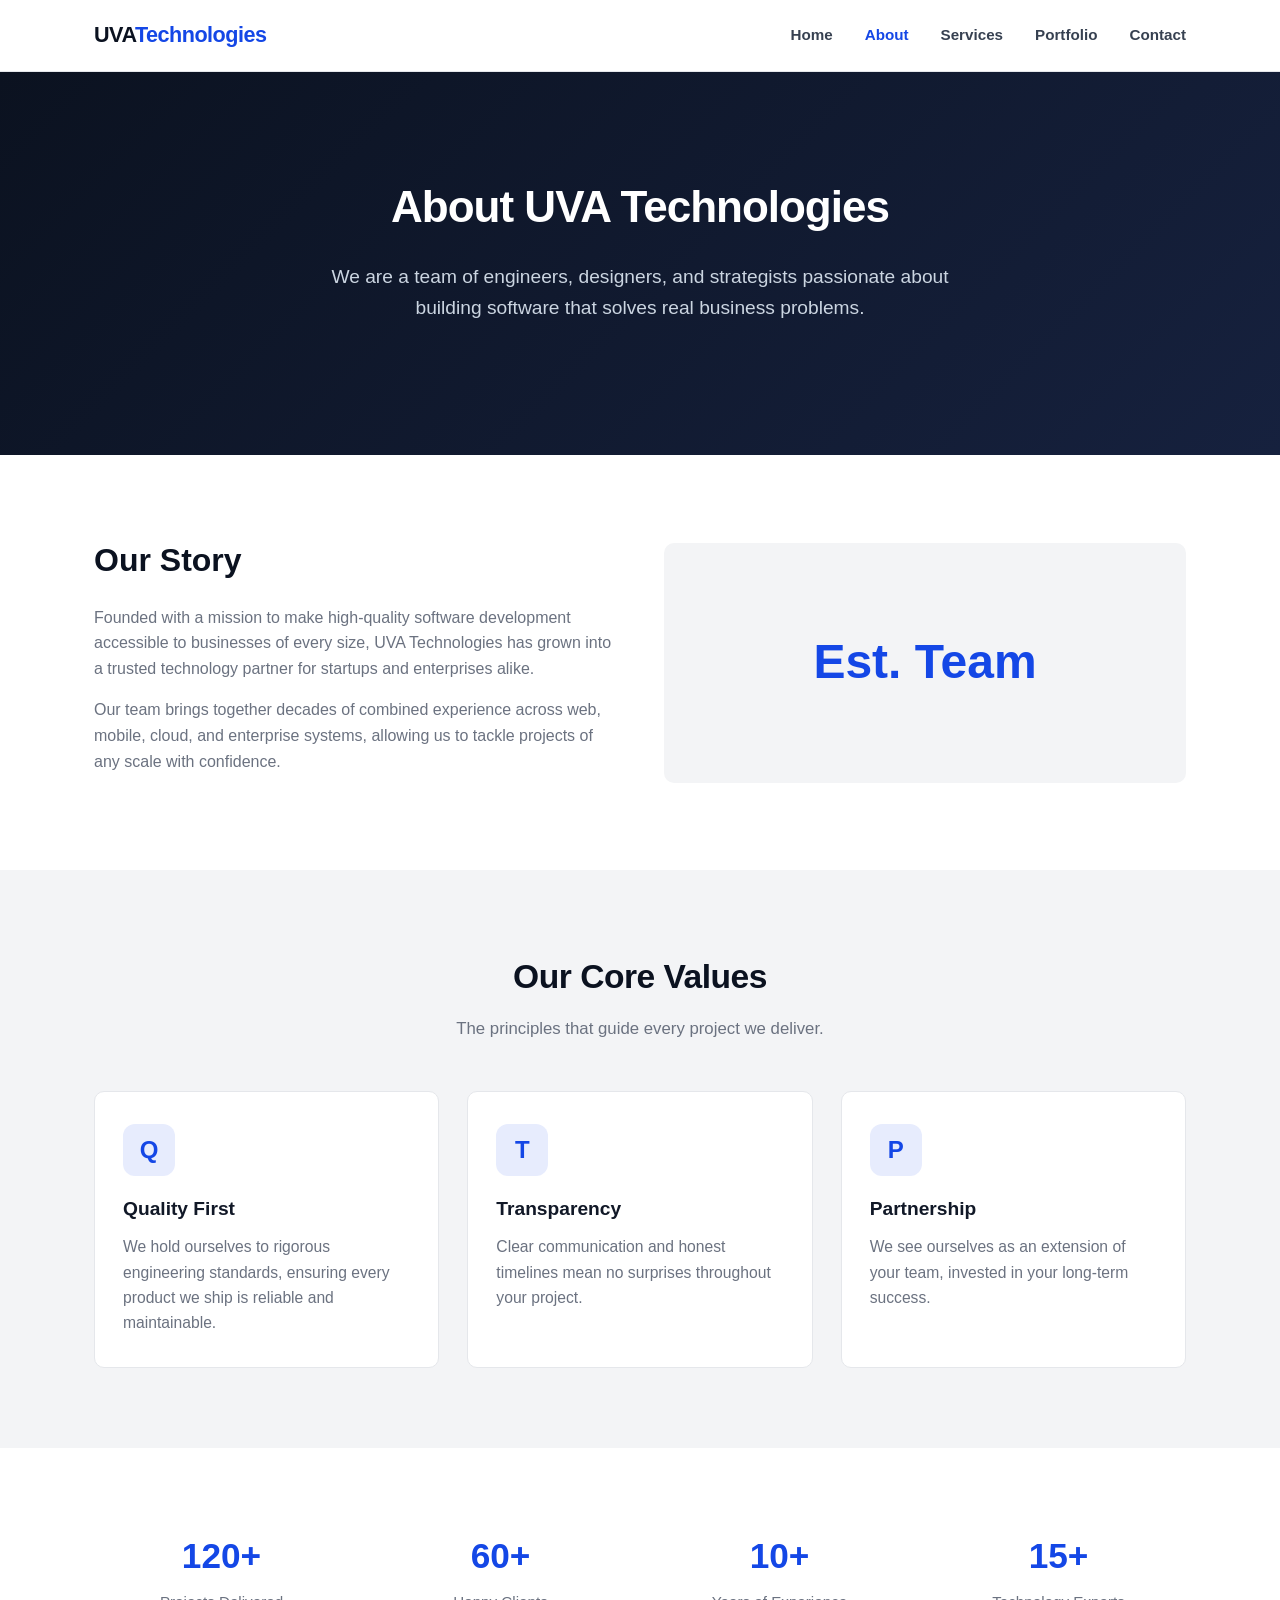
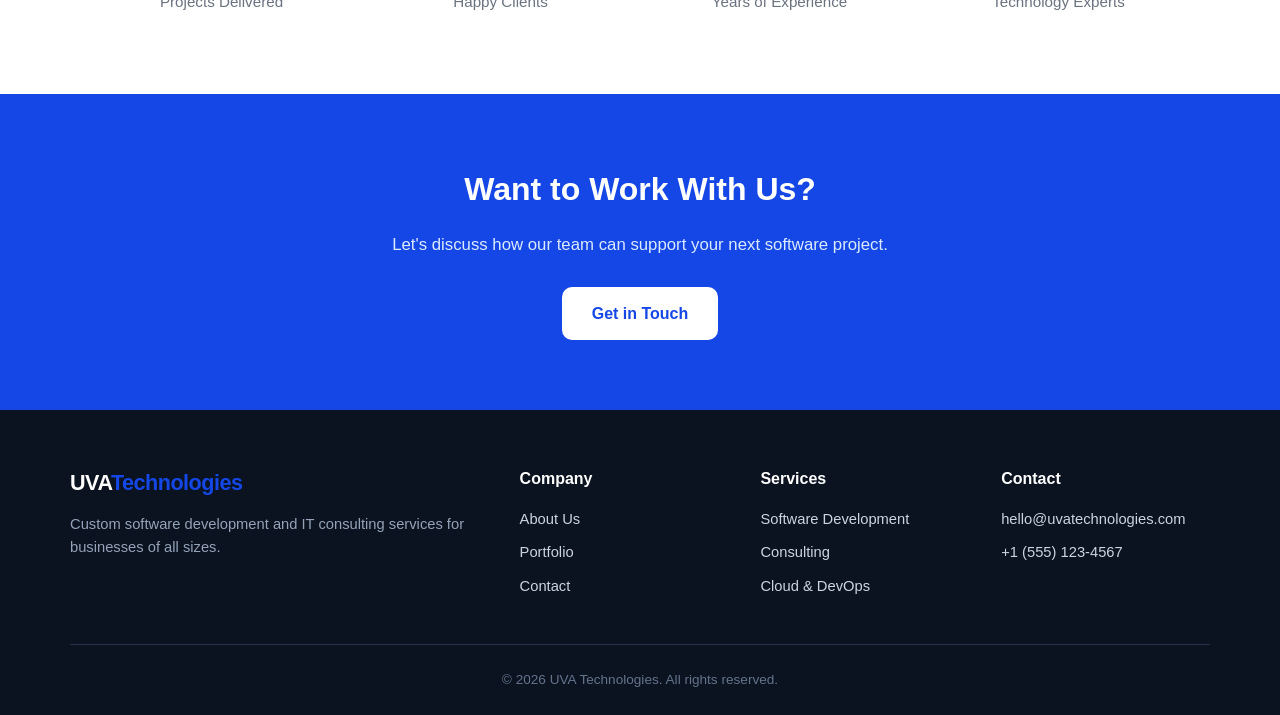
==== about.html @ 2d159f41 "Create about.html" ====
<!DOCTYPE html>
<html lang="en">
<head>
<meta charset="UTF-8">
<meta name="viewport" content="width=device-width, initial-scale=1.0">
<title>About Us | UVA Technologies</title>
<meta name="description" content="Learn about UVA Technologies, our mission, values, and the team behind our software development and IT consulting services.">
<link rel="stylesheet" href="style.css">
</head>
<body>

<header class="site-header">
  <div class="nav-wrap">
    <a href="index.html" class="logo">UVA<span>Technologies</span></a>
    <nav class="main-nav">
      <ul>
        <li><a href="index.html">Home</a></li>
        <li><a href="about.html" class="active">About</a></li>
        <li><a href="services.html">Services</a></li>
        <li><a href="portfolio.html">Portfolio</a></li>
        <li><a href="contact.html">Contact</a></li>
      </ul>
    </nav>
  </div>
</header>

<section class="hero">
  <div class="hero-inner">
    <h1>About UVA Technologies</h1>
    <p>We are a team of engineers, designers, and strategists passionate about building software that solves real business problems.</p>
  </div>
</section>

<section>
  <div class="container two-col">
    <div>
      <h2>Our Story</h2>
      <p>Founded with a mission to make high-quality software development accessible to businesses of every size, UVA Technologies has grown into a trusted technology partner for startups and enterprises alike.</p>
      <p>Our team brings together decades of combined experience across web, mobile, cloud, and enterprise systems, allowing us to tackle projects of any scale with confidence.</p>
    </div>
    <div class="service-visual">Est. Team</div>
  </div>
</section>

<section class="bg-light">
  <div class="container">
    <div class="section-title">
      <h2>Our Core Values</h2>
      <p>The principles that guide every project we deliver.</p>
    </div>
    <div class="grid">
      <div class="card">
        <div class="icon">Q</div>
        <h3>Quality First</h3>
        <p>We hold ourselves to rigorous engineering standards, ensuring every product we ship is reliable and maintainable.</p>
      </div>
      <div class="card">
        <div class="icon">T</div>
        <h3>Transparency</h3>
        <p>Clear communication and honest timelines mean no surprises throughout your project.</p>
      </div>
      <div class="card">
        <div class="icon">P</div>
        <h3>Partnership</h3>
        <p>We see ourselves as an extension of your team, invested in your long-term success.</p>
      </div>
    </div>
  </div>
</section>

<section>
  <div class="container">
    <div class="stats">
      <div class="stat"><h3>120+</h3><p>Projects Delivered</p></div>
      <div class="stat"><h3>60+</h3><p>Happy Clients</p></div>
      <div class="stat"><h3>10+</h3><p>Years of Experience</p></div>
      <div class="stat"><h3>15+</h3><p>Technology Experts</p></div>
    </div>
  </div>
</section>

<section class="cta">
  <h2>Want to Work With Us?</h2>
  <p>Let's discuss how our team can support your next software project.</p>
  <a href="contact.html" class="btn" style="background:#fff;color:var(--primary);">Get in Touch</a>
</section>

<footer class="site-footer">
  <div class="footer-grid">
    <div class="footer-brand">
      <div class="logo" style="color:#fff;">UVA<span>Technologies</span></div>
      <p>Custom software development and IT consulting services for businesses of all sizes.</p>
    </div>
    <div>
      <h4>Company</h4>
      <ul>
        <li><a href="about.html">About Us</a></li>
        <li><a href="portfolio.html">Portfolio</a></li>
        <li><a href="contact.html">Contact</a></li>
      </ul>
    </div>
    <div>
      <h4>Services</h4>
      <ul>
        <li><a href="services.html">Software Development</a></li>
        <li><a href="services.html">Consulting</a></li>
        <li><a href="services.html">Cloud &amp; DevOps</a></li>
      </ul>
    </div>
    <div>
      <h4>Contact</h4>
      <ul>
        <li>hello@uvatechnologies.com</li>
        <li>+1 (555) 123-4567</li>
      </ul>
    </div>
  </div>
  <div class="footer-bottom">
    &copy; 2026 UVA Technologies. All rights reserved.
  </div>
</footer>

</body>
</html>
---- style.css ----
:root {
  --primary: #1447e6;
  --primary-dark: #0f2fb0;
  --dark: #0b1220;
  --gray-900: #111827;
  --gray-700: #374151;
  --gray-500: #6b7280;
  --gray-200: #e5e7eb;
  --gray-100: #f3f4f6;
  --light: #ffffff;
  --radius: 10px;
}

* { box-sizing: border-box; margin: 0; padding: 0; }

body {
  font-family: -apple-system, BlinkMacSystemFont, "Segoe UI", Roboto, Helvetica, Arial, sans-serif;
  color: var(--gray-900);
  background: var(--light);
  line-height: 1.6;
}

a { text-decoration: none; color: inherit; }
ul { list-style: none; }
img { max-width: 100%; display: block; }

.container {
  max-width: 1140px;
  margin: 0 auto;
  padding: 0 24px;
}

header.site-header {
  position: sticky;
  top: 0;
  background: var(--light);
  border-bottom: 1px solid var(--gray-200);
  z-index: 100;
}

.nav-wrap {
  display: flex;
  align-items: center;
  justify-content: space-between;
  padding: 18px 24px;
  max-width: 1140px;
  margin: 0 auto;
}

.logo {
  font-size: 1.35rem;
  font-weight: 800;
  color: var(--dark);
  letter-spacing: -0.5px;
}

.logo span { color: var(--primary); }

nav.main-nav ul {
  display: flex;
  gap: 32px;
}

nav.main-nav a {
  font-weight: 600;
  font-size: 0.95rem;
  color: var(--gray-700);
  transition: color 0.2s;
}

nav.main-nav a:hover,
nav.main-nav a.active {
  color: var(--primary);
}

.menu-toggle { display: none; }

.hero {
  background: linear-gradient(135deg, var(--dark) 0%, #16213e 100%);
  color: var(--light);
  padding: 100px 24px;
}

.hero-inner {
  max-width: 1140px;
  margin: 0 auto;
  text-align: center;
}

.hero h1 {
  font-size: 2.75rem;
  font-weight: 800;
  margin-bottom: 20px;
  letter-spacing: -1px;
}

.hero p {
  font-size: 1.2rem;
  color: #cbd5e1;
  max-width: 640px;
  margin: 0 auto 32px;
}

.btn {
  display: inline-block;
  padding: 14px 30px;
  background: var(--primary);
  color: #fff;
  font-weight: 700;
  border-radius: var(--radius);
  transition: background 0.2s, transform 0.2s;
  border: none;
  cursor: pointer;
  font-size: 1rem;
}

.btn:hover { background: var(--primary-dark); transform: translateY(-2px); }

.btn-outline {
  background: transparent;
  border: 2px solid var(--light);
  color: var(--light);
}

.btn-outline:hover { background: var(--light); color: var(--dark); }

.btn-row { display: flex; gap: 16px; justify-content: center; flex-wrap: wrap; }

section { padding: 80px 24px; }

.section-title {
  text-align: center;
  margin-bottom: 48px;
}

.section-title h2 {
  font-size: 2.1rem;
  font-weight: 800;
  color: var(--dark);
  letter-spacing: -0.5px;
  margin-bottom: 12px;
}

.section-title p {
  color: var(--gray-500);
  font-size: 1.05rem;
  max-width: 620px;
  margin: 0 auto;
}

.bg-light { background: var(--gray-100); }

.grid {
  display: grid;
  grid-template-columns: repeat(3, 1fr);
  gap: 28px;
}

.card {
  background: var(--light);
  border: 1px solid var(--gray-200);
  border-radius: var(--radius);
  padding: 32px 28px;
  transition: box-shadow 0.2s, transform 0.2s;
}

.card:hover { box-shadow: 0 12px 28px rgba(15,23,42,0.08); transform: translateY(-4px); }

.card .icon {
  width: 52px;
  height: 52px;
  border-radius: 12px;
  background: rgba(20,71,230,0.1);
  color: var(--primary);
  display: flex;
  align-items: center;
  justify-content: center;
  font-size: 1.5rem;
  font-weight: 800;
  margin-bottom: 18px;
}

.card h3 { font-size: 1.2rem; margin-bottom: 10px; font-weight: 700; }
.card p { color: var(--gray-500); font-size: 0.98rem; }

.service-block {
  display: grid;
  grid-template-columns: 1fr 1fr;
  gap: 48px;
  align-items: center;
  padding: 56px 0;
  border-bottom: 1px solid var(--gray-200);
}

.service-block:last-child { border-bottom: none; }

.service-block h3 {
  font-size: 1.6rem;
  font-weight: 800;
  margin-bottom: 16px;
  color: var(--dark);
}

.service-block p { color: var(--gray-500); margin-bottom: 18px; }

.service-block ul li {
  padding: 8px 0 8px 28px;
  position: relative;
  color: var(--gray-700);
}

.service-block ul li::before {
  content: "\2713";
  position: absolute;
  left: 0;
  color: var(--primary);
  font-weight: 800;
}

.service-visual {
  background: var(--gray-100);
  border-radius: var(--radius);
  height: 240px;
  display: flex;
  align-items: center;
  justify-content: center;
  font-size: 3rem;
  color: var(--primary);
  font-weight: 800;
}

.stats {
  display: grid;
  grid-template-columns: repeat(4, 1fr);
  gap: 24px;
  text-align: center;
}

.stats .stat h3 { font-size: 2.2rem; color: var(--primary); font-weight: 800; }
.stats .stat p { color: var(--gray-500); font-size: 0.95rem; margin-top: 6px; }

.two-col {
  display: grid;
  grid-template-columns: 1fr 1fr;
  gap: 48px;
  align-items: center;
}

.two-col h2 { font-size: 2rem; font-weight: 800; margin-bottom: 18px; color: var(--dark); }
.two-col p { color: var(--gray-500); margin-bottom: 16px; }

.portfolio-grid {
  display: grid;
  grid-template-columns: repeat(3, 1fr);
  gap: 28px;
}

.portfolio-card {
  border-radius: var(--radius);
  overflow: hidden;
  border: 1px solid var(--gray-200);
}

.portfolio-thumb {
  height: 170px;
  background: linear-gradient(135deg, var(--primary), var(--dark));
  display: flex;
  align-items: center;
  justify-content: center;
  color: #fff;
  font-weight: 800;
  font-size: 1.1rem;
}

.portfolio-body { padding: 20px; }
.portfolio-body h3 { font-size: 1.1rem; margin-bottom: 8px; }
.portfolio-body p { color: var(--gray-500); font-size: 0.92rem; }
.tag {
  display: inline-block;
  background: var(--gray-100);
  color: var(--gray-700);
  font-size: 0.78rem;
  font-weight: 700;
  padding: 4px 10px;
  border-radius: 999px;
  margin-top: 10px;
}

.cta {
  background: var(--primary);
  color: #fff;
  text-align: center;
  padding: 70px 24px;
}
.cta h2 { font-size: 2rem; font-weight: 800; margin-bottom: 16px; }
.cta p { color: #dbeafe; margin-bottom: 28px; font-size: 1.05rem; }

.contact-wrap {
  display: grid;
  grid-template-columns: 1fr 1fr;
  gap: 56px;
}

.contact-info h3 { font-size: 1.3rem; margin-bottom: 8px; font-weight: 700; }
.contact-info p { color: var(--gray-500); margin-bottom: 24px; }
.contact-item { margin-bottom: 22px; }
.contact-item strong { display: block; color: var(--dark); margin-bottom: 4px; }

form .field { margin-bottom: 18px; }
form label { display: block; font-weight: 600; margin-bottom: 6px; font-size: 0.92rem; }
form input, form textarea {
  width: 100%;
  padding: 12px 14px;
  border: 1px solid var(--gray-200);
  border-radius: 8px;
  font-size: 0.95rem;
  font-family: inherit;
}
form textarea { resize: vertical; min-height: 120px; }

footer.site-footer {
  background: var(--dark);
  color: #cbd5e1;
  padding: 56px 24px 24px;
}

.footer-grid {
  max-width: 1140px;
  margin: 0 auto;
  display: grid;
  grid-template-columns: 2fr 1fr 1fr 1fr;
  gap: 32px;
  padding-bottom: 36px;
  border-bottom: 1px solid #263049;
}

.footer-grid h4 { color: #fff; margin-bottom: 16px; font-size: 1rem; }
.footer-grid ul li { margin-bottom: 10px; font-size: 0.92rem; }
.footer-grid ul li a:hover { color: #fff; }
.footer-brand p { font-size: 0.92rem; color: #94a3b8; margin-top: 12px; }

.footer-bottom {
  max-width: 1140px;
  margin: 0 auto;
  padding-top: 24px;
  text-align: center;
  font-size: 0.85rem;
  color: #64748b;
}

@media (max-width: 860px) {
  nav.main-nav ul { display: none; }
  .grid, .portfolio-grid { grid-template-columns: 1fr 1fr; }
  .service-block, .two-col, .contact-wrap { grid-template-columns: 1fr; }
  .stats { grid-template-columns: 1fr 1fr; }
  .footer-grid { grid-template-columns: 1fr 1fr; }
  .hero h1 { font-size: 2.1rem; }
}

@media (max-width: 560px) {
  .grid, .portfolio-grid { grid-template-columns: 1fr; }
  .stats { grid-template-columns: 1fr; }
  .footer-grid { grid-template-columns: 1fr; }
}
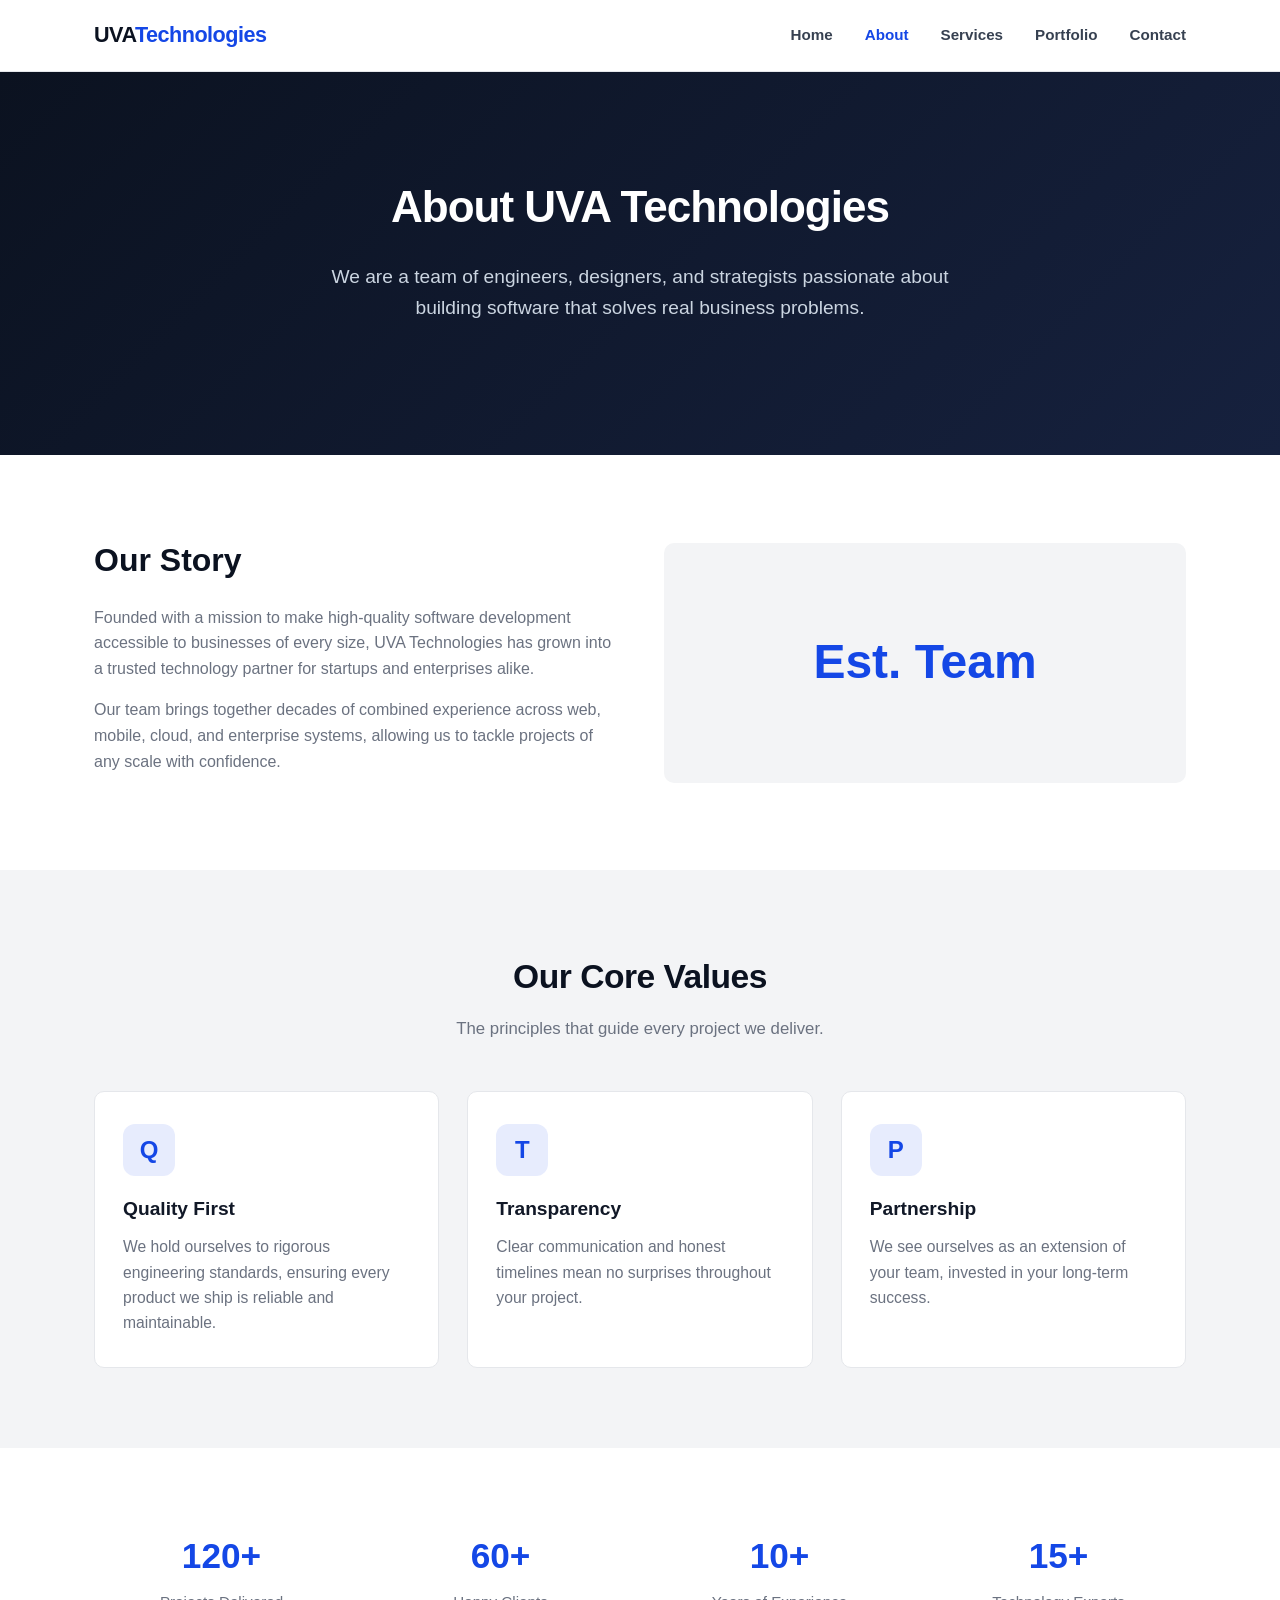
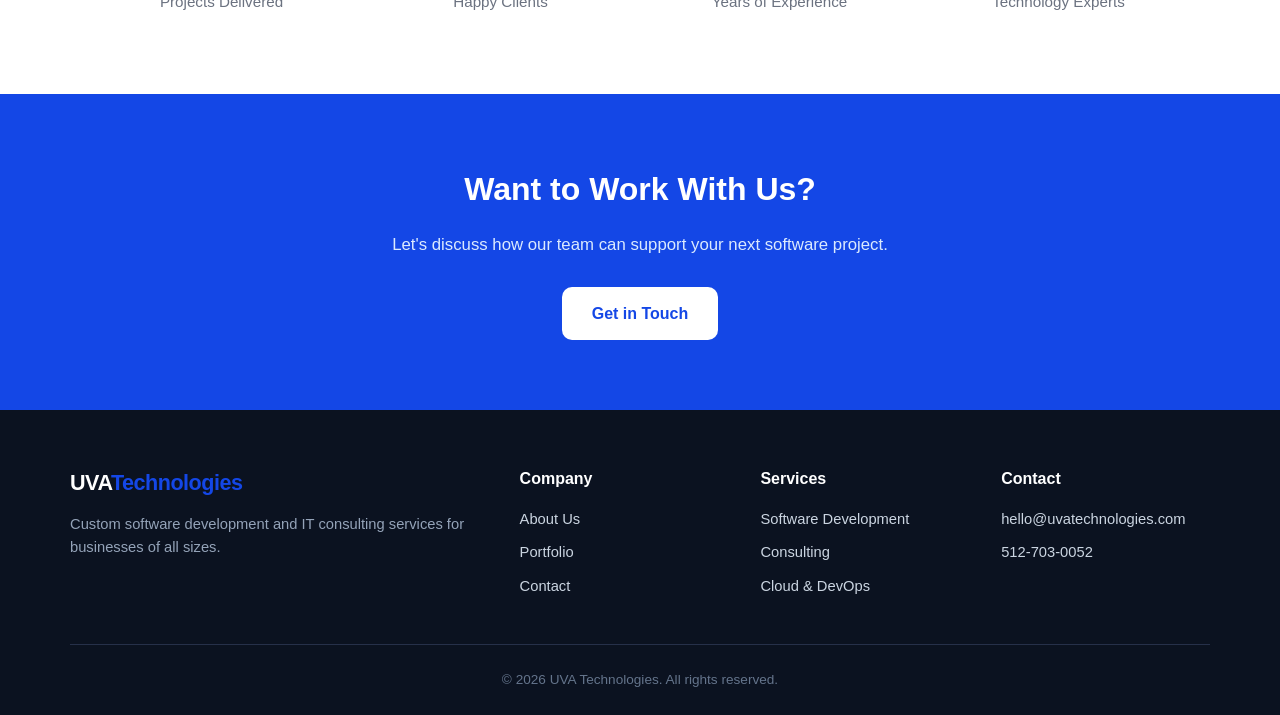
==== commit 7d78b12a: "Update phone number" ====
--- a/about.html
+++ b/about.html
@@ -111,7 +111,7 @@
       <h4>Contact</h4>
       <ul>
         <li>hello@uvatechnologies.com</li>
-        <li>+1 (555) 123-4567</li>
+        <li>512-703-0052</li>
       </ul>
     </div>
   </div>
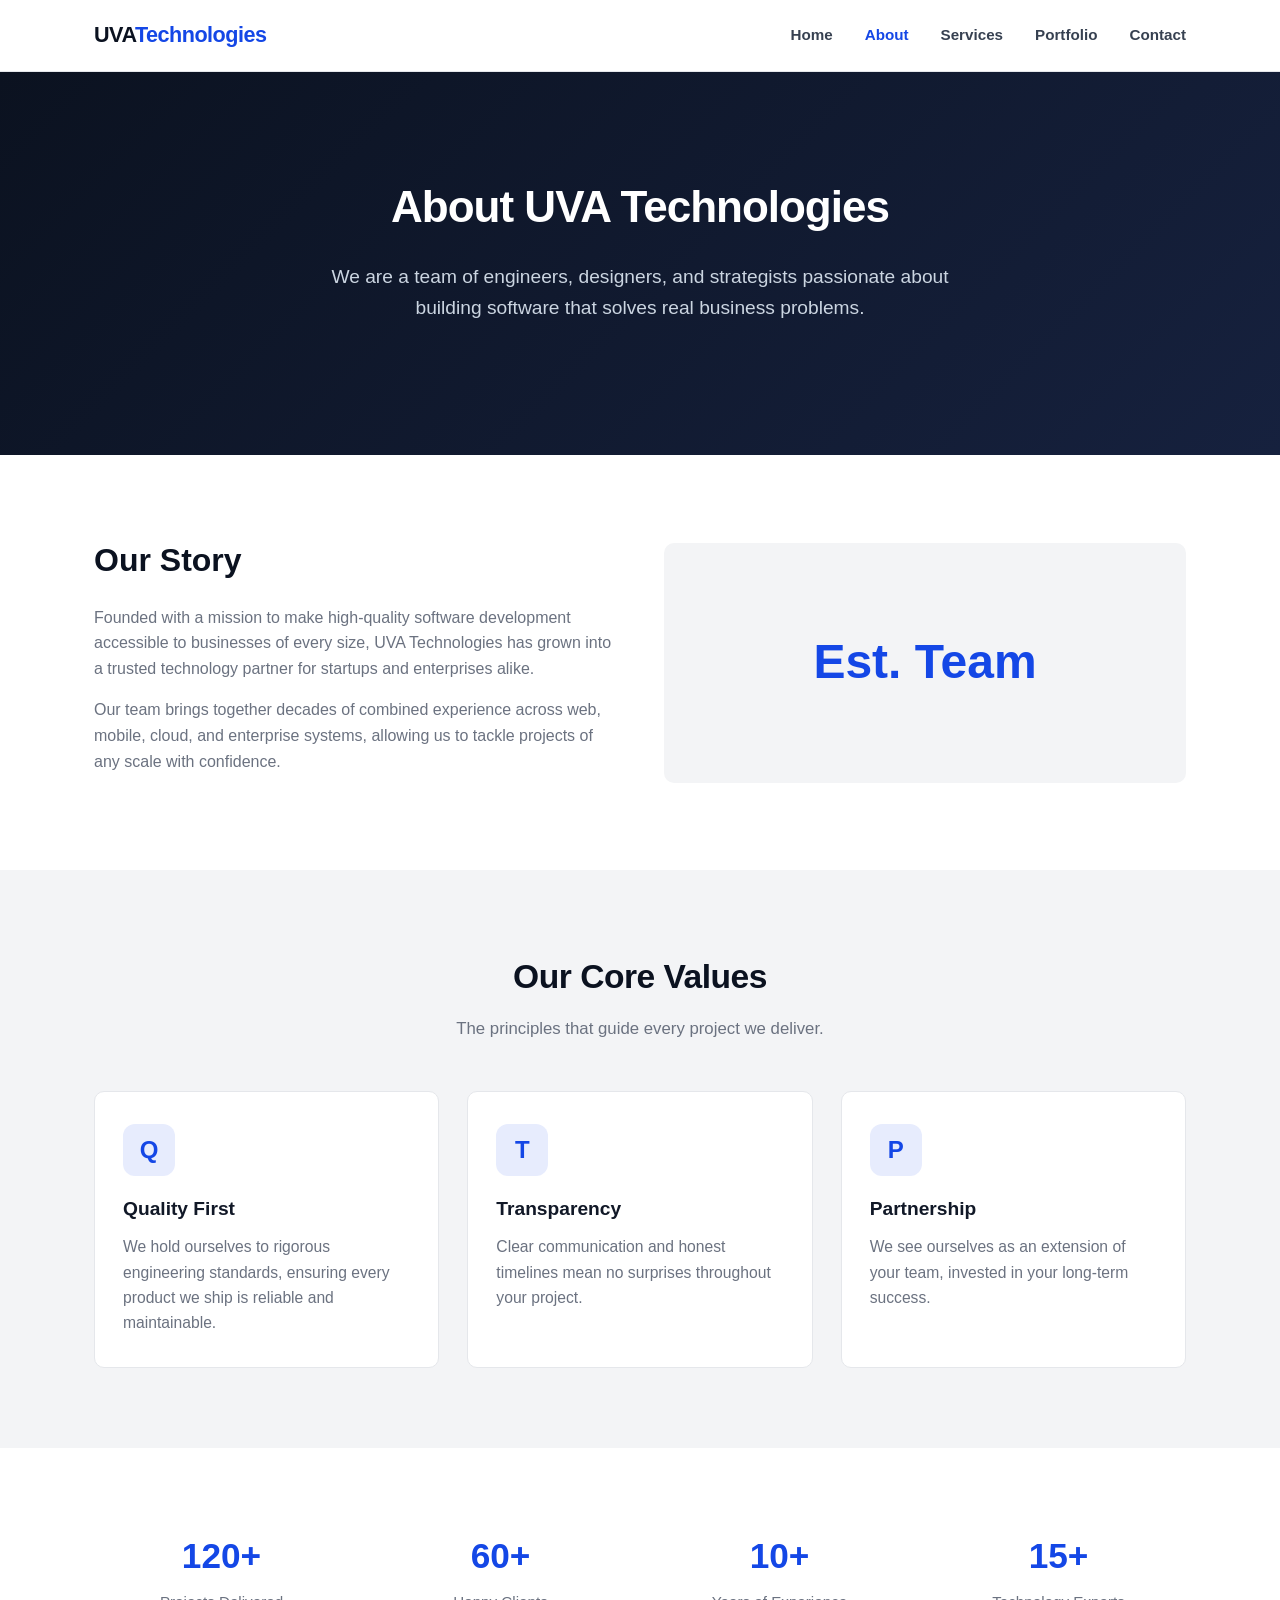
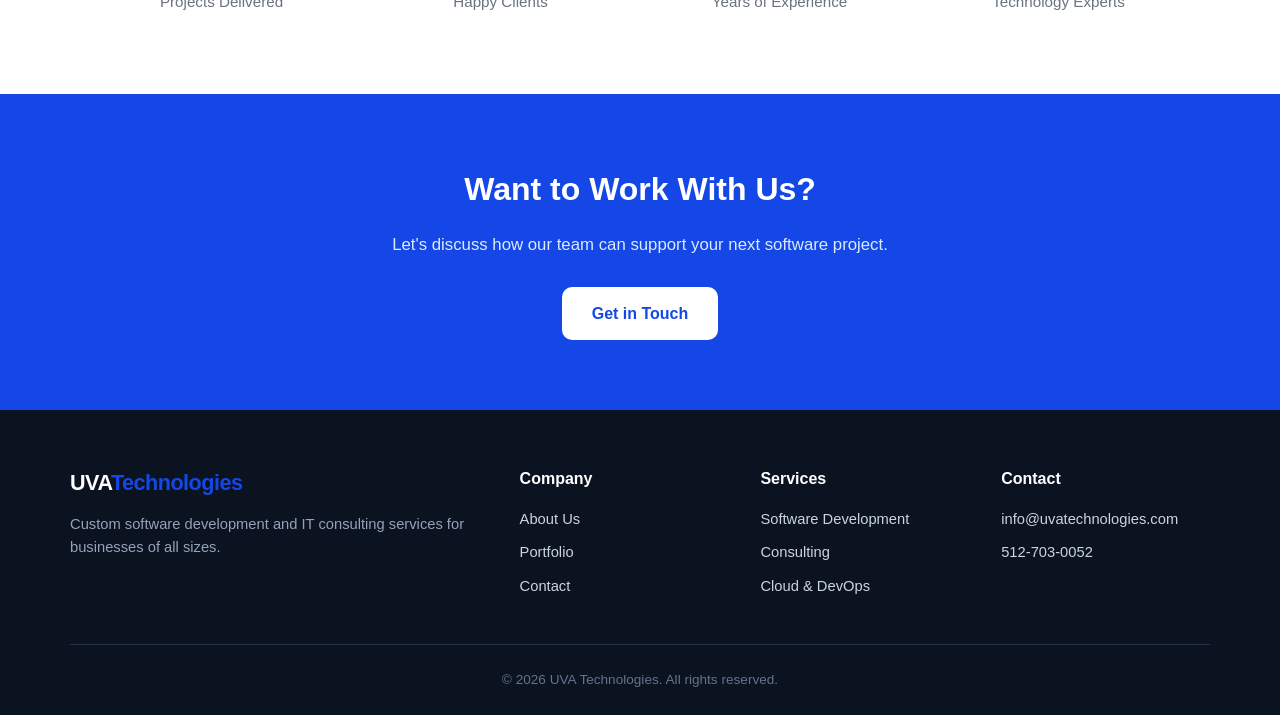
==== commit b05512d9: "Update contact email to info@uvatechnologies.com" ====
--- a/about.html
+++ b/about.html
@@ -110,7 +110,7 @@
     <div>
       <h4>Contact</h4>
       <ul>
-        <li>hello@uvatechnologies.com</li>
+        <li>info@uvatechnologies.com</li>
         <li>512-703-0052</li>
       </ul>
     </div>
